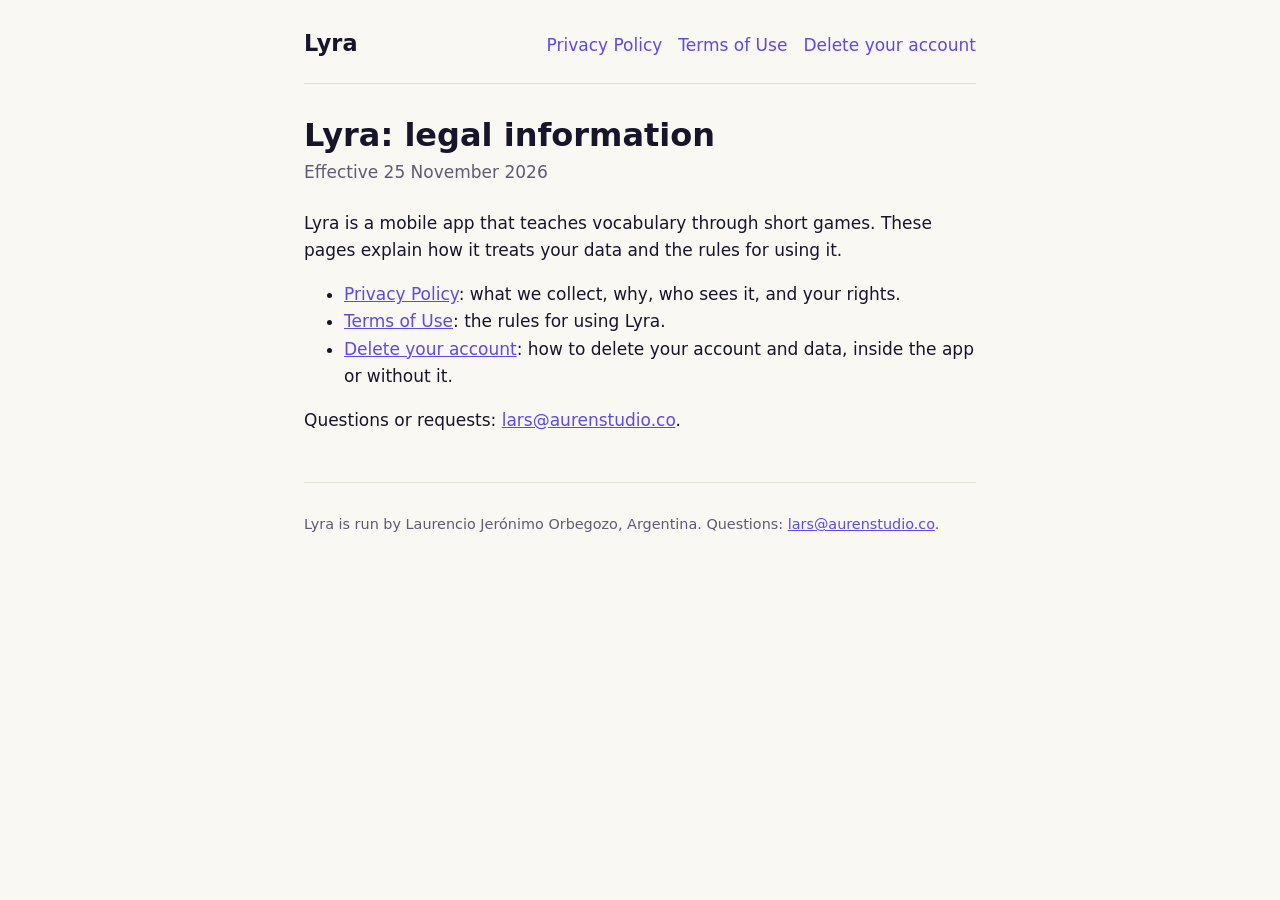
==== index.html @ 10937412 "Publish Lyra's privacy policy, terms and account-deletion page Built from the legal/ folder of the L" ====
<!doctype html>
<html lang="en">
<head>
<meta charset="utf-8">
<meta name="viewport" content="width=device-width, initial-scale=1">
<title>Legal · Lyra</title>
<link rel="stylesheet" href="style.css">
</head>
<body>
<div class="page">
<header>
<a class="brand" href="index.html">Lyra</a>
<nav aria-label="Legal pages">
<a href="privacy.html">Privacy Policy</a>
<a href="terms.html">Terms of Use</a>
<a href="delete-account.html">Delete your account</a>
</nav>
</header>
<main>
<h1>Lyra: legal information</h1>
<p class="meta">Effective 25 November 2026</p>
<p>Lyra is a mobile app that teaches vocabulary through short games. These pages explain how it treats your data and the rules for using it.</p>
<ul>
<li><a href="privacy.html">Privacy Policy</a>: what we collect, why, who sees it, and your rights.</li>
<li><a href="terms.html">Terms of Use</a>: the rules for using Lyra.</li>
<li><a href="delete-account.html">Delete your account</a>: how to delete your account and data, inside the app or without it.</li>
</ul>
<p>Questions or requests: <a href="mailto:lars@aurenstudio.co">lars@aurenstudio.co</a>.</p>

</main>
<footer>
<p>Lyra is run by Laurencio Jerónimo Orbegozo, Argentina. Questions: <a href="mailto:lars@aurenstudio.co">lars@aurenstudio.co</a>.</p>
</footer>
</div>
</body>
</html>
---- style.css ----
:root {
  --background: #faf8f2;
  --surface: #ffffff;
  --border: #e4e0d6;
  --text: #17152b;
  --muted: #5e5b73;
  --primary: #5b4be8;
  --primary-soft: #eceafd;
}
@media (prefers-color-scheme: dark) {
  :root {
    --background: #121027;
    --surface: #1c1a36;
    --border: #2e2b4d;
    --text: #f2f0fa;
    --muted: #b4b1c9;
    --primary: #a99dff;
    --primary-soft: #2a2558;
  }
}
* { box-sizing: border-box; }
html { -webkit-text-size-adjust: 100%; }
body {
  margin: 0;
  background: var(--background);
  color: var(--text);
  font: 17px/1.6 system-ui, -apple-system, 'Segoe UI', Roboto, sans-serif;
}
.page { max-width: 44rem; margin: 0 auto; padding: 1.5rem 1rem 4rem; }
header { display: flex; flex-wrap: wrap; gap: 0.5rem 1.5rem; align-items: baseline; justify-content: space-between; padding-bottom: 1rem; border-bottom: 1px solid var(--border); }
header a.brand { font-weight: 800; font-size: 1.4rem; color: var(--text); text-decoration: none; }
nav { display: flex; flex-wrap: wrap; gap: 0.25rem 1rem; }
nav a { color: var(--primary); text-decoration: none; padding: 0.5rem 0; }
nav a:hover, nav a:focus-visible { text-decoration: underline; }
h1 { font-size: 2rem; line-height: 1.2; margin: 2rem 0 0.25rem; }
h2 { font-size: 1.3rem; margin: 2.25rem 0 0.5rem; }
p, li { max-width: 40rem; }
a { color: var(--primary); }
.meta { color: var(--muted); margin: 0 0 1.5rem; }
.summary { background: var(--primary-soft); border-radius: 1rem; padding: 1rem 1.25rem; margin: 1.5rem 0; }
.summary p { margin: 0.25rem 0; }
.table-wrap { overflow-x: auto; }
table { border-collapse: collapse; width: 100%; background: var(--surface); border: 1px solid var(--border); border-radius: 0.5rem; }
th, td { text-align: left; vertical-align: top; padding: 0.6rem 0.75rem; border-bottom: 1px solid var(--border); }
th { color: var(--muted); font-weight: 600; font-size: 0.9rem; }
@media (max-width: 36rem) {
  table, tbody, tr, td { display: block; }
  thead { position: absolute; left: -9999px; }
  tr { border-bottom: 1px solid var(--border); padding: 0.5rem 0; }
  td { border: 0; padding: 0.35rem 0.75rem; }
  td::before { content: attr(data-label); display: block; color: var(--muted); font-size: 0.85rem; font-weight: 600; }
}
footer { margin-top: 3rem; padding-top: 1rem; border-top: 1px solid var(--border); color: var(--muted); font-size: 0.9rem; }
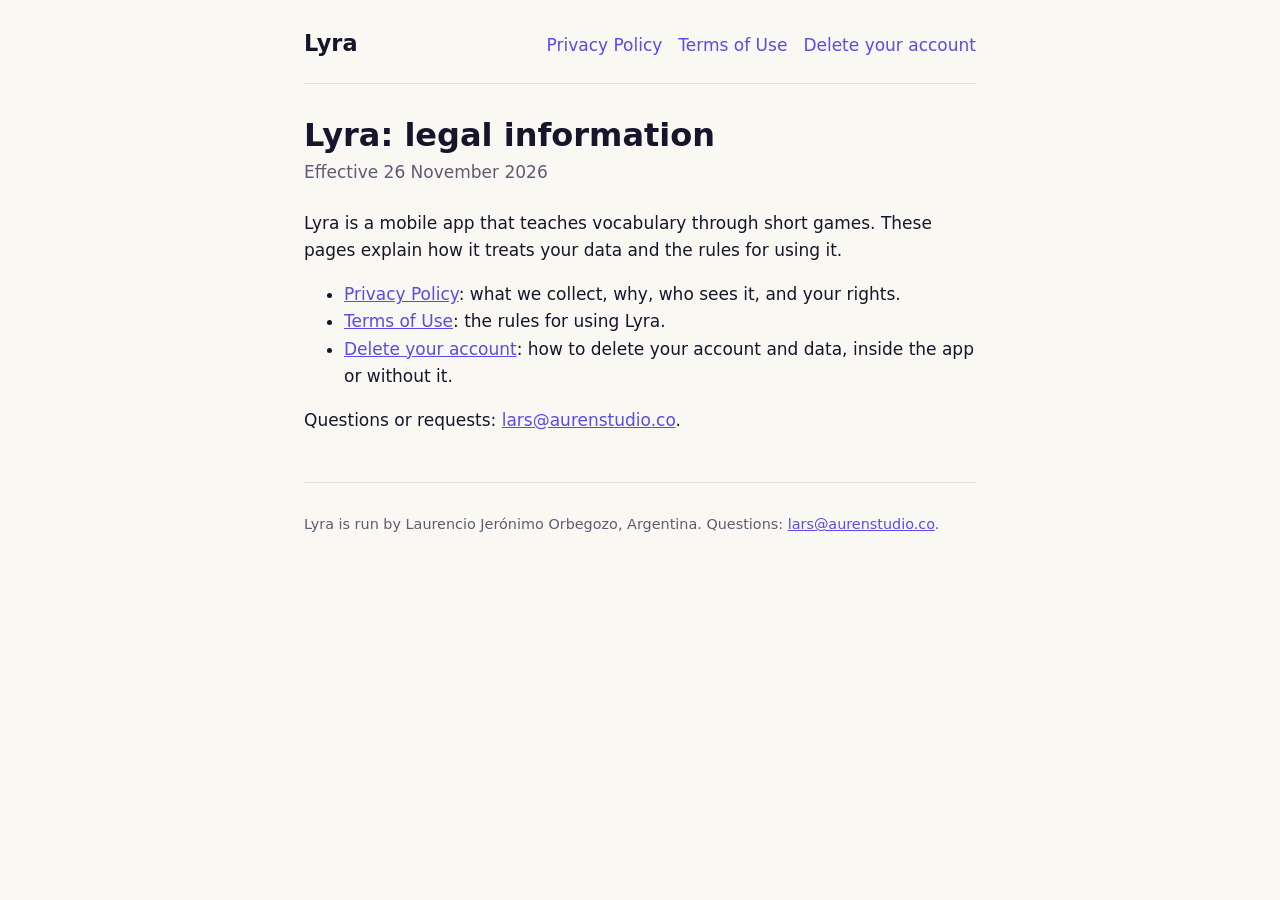
==== commit bb4c6704: "Say how study answers are counted in aggregate Co-Authored-By: Claude Sonnet 5.5 <noreply@anthropic." ====
--- a/index.html
+++ b/index.html
@@ -18,7 +18,7 @@
 </header>
 <main>
 <h1>Lyra: legal information</h1>
-<p class="meta">Effective 25 November 2026</p>
+<p class="meta">Effective 26 November 2026</p>
 <p>Lyra is a mobile app that teaches vocabulary through short games. These pages explain how it treats your data and the rules for using it.</p>
 <ul>
 <li><a href="privacy.html">Privacy Policy</a>: what we collect, why, who sees it, and your rights.</li>
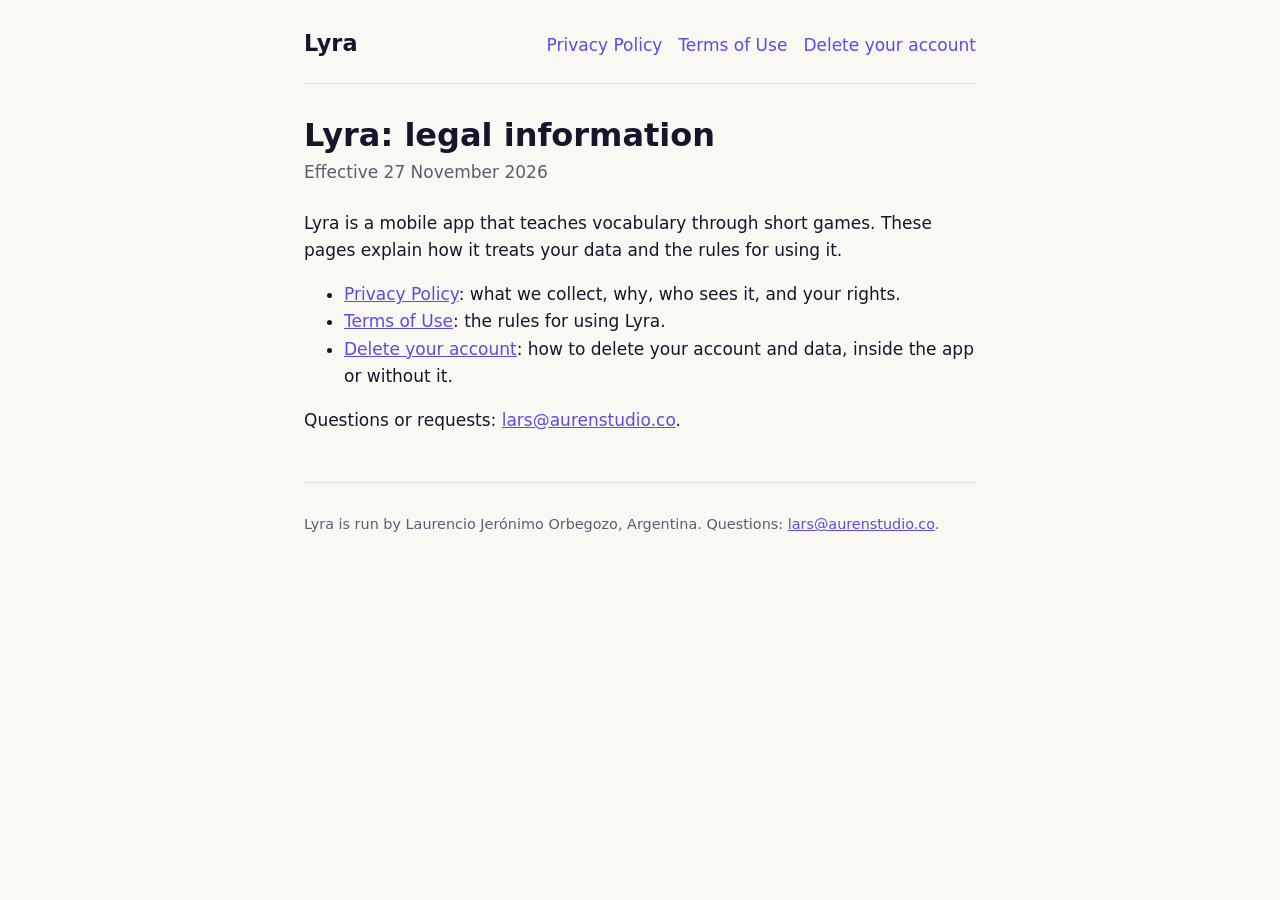
==== commit e4f5e2d1: "Add the starting level and the placement test, effective 27 November Co-Authored-By: Claude Sonnet 5" ====
--- a/index.html
+++ b/index.html
@@ -18,7 +18,7 @@
 </header>
 <main>
 <h1>Lyra: legal information</h1>
-<p class="meta">Effective 26 November 2026</p>
+<p class="meta">Effective 27 November 2026</p>
 <p>Lyra is a mobile app that teaches vocabulary through short games. These pages explain how it treats your data and the rules for using it.</p>
 <ul>
 <li><a href="privacy.html">Privacy Policy</a>: what we collect, why, who sees it, and your rights.</li>
